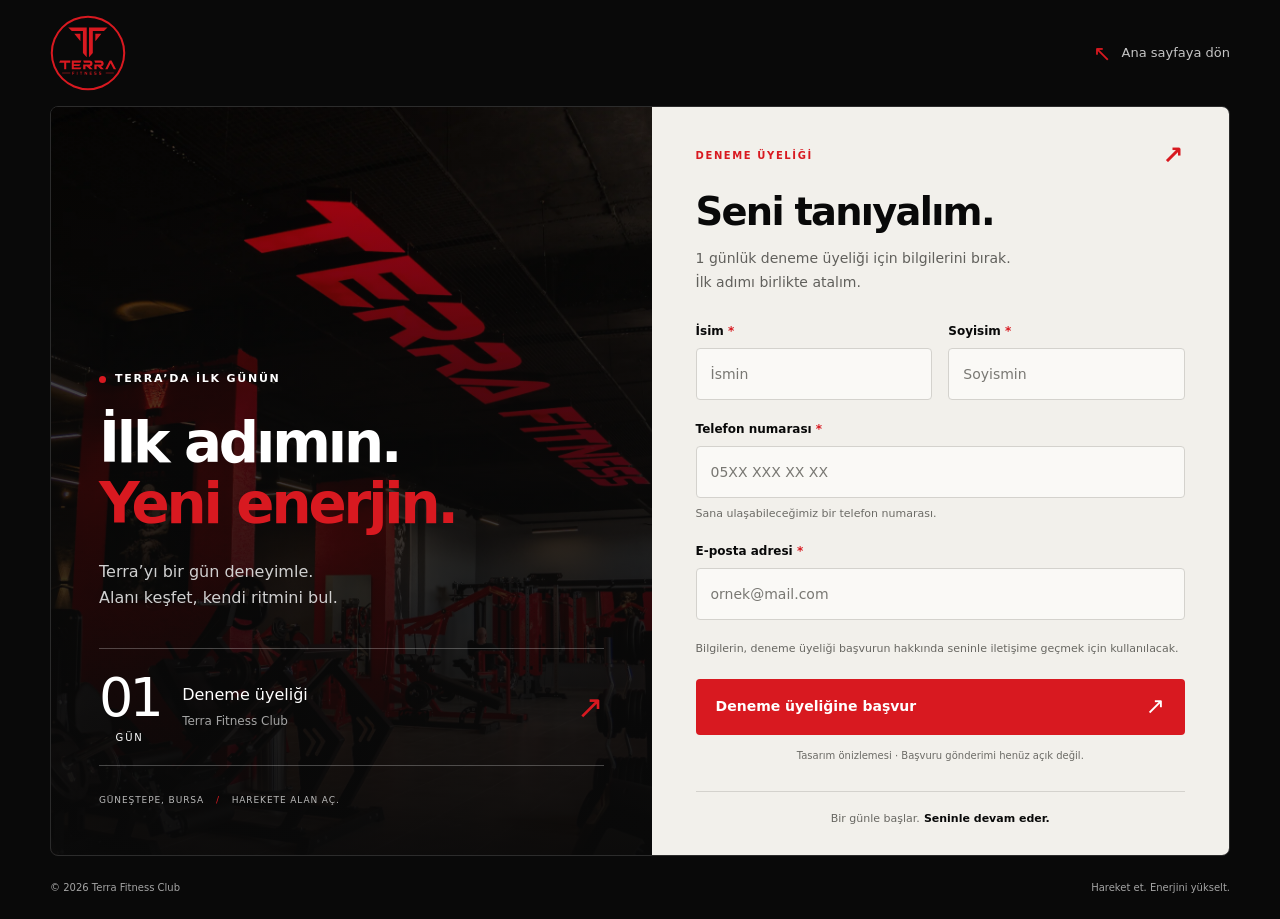
==== deneme.html @ 490b069f "Add separate trial membership form design" ====
<!doctype html>
<html lang="tr">
<head>
  <meta charset="utf-8">
  <meta name="viewport" content="width=device-width, initial-scale=1">
  <meta name="theme-color" content="#090909">
  <meta name="description" content="Terra Fitness Club’ı 1 günlük deneme üyeliğiyle keşfet. Başvuru formunu doldur, ilk adımını at.">
  <title>1 Günlük Deneme Üyeliği | Terra Fitness Club</title>
  <link rel="icon" href="/assets/terra-logo.svg" type="image/svg+xml">
  <link rel="stylesheet" href="/css/style.css?v=34">
  <script src="/js/deneme.js?v=1" defer></script>
</head>
<body class="trial-page">
  <a class="skip-link" href="#deneme-formu">Forma geç</a>
  <header class="trial-header shell">
    <a class="trial-brand" href="/" aria-label="Terra Fitness Club ana sayfa">
      <img src="/assets/terra-logo.svg" width="76" height="76" alt="">
    </a>
    <a class="trial-back" href="/"><span aria-hidden="true">↖</span> Ana sayfaya dön</a>
  </header>

  <main class="trial-layout shell" id="main">
    <section class="trial-intro" aria-labelledby="trial-title">
      <img class="trial-photo" src="/assets/terra-gym-hero.webp?v=2" alt="Terra Fitness Club’ın ferah antrenman alanı ve kırmızı kolonları">
      <div class="trial-intro-content">
        <p class="trial-label"><span aria-hidden="true"></span> TERRA’DA İLK GÜNÜN</p>
        <h1 id="trial-title">İlk adımın.<br><em>Yeni enerjin.</em></h1>
        <p class="trial-lead">Terra’yı bir gün deneyimle.<br>Alanı keşfet, kendi ritmini bul.</p>
        <div class="trial-pass" aria-label="1 günlük deneme üyeliği">
          <span class="trial-pass-number">01<span>GÜN</span></span>
          <div><strong>Deneme üyeliği</strong><span>Terra Fitness Club</span></div>
          <span class="trial-pass-arrow" aria-hidden="true">↗</span>
        </div>
        <p class="trial-location">GÜNEŞTEPE, BURSA <span aria-hidden="true">/</span> HAREKETE ALAN AÇ.</p>
      </div>
    </section>

    <section class="trial-panel" aria-labelledby="form-title">
      <div class="trial-panel-top"><span>DENEME ÜYELİĞİ</span><span aria-hidden="true">↗</span></div>
      <h2 id="form-title">Seni tanıyalım.</h2>
      <p class="trial-description">1 günlük deneme üyeliği için bilgilerini bırak.<br>İlk adımı birlikte atalım.</p>
      <!-- Tasarım önizlemesi: backend bağlanana kadar hiçbir bilgi gönderilmez. -->
      <form class="trial-form" id="deneme-formu" tabindex="-1" aria-labelledby="form-title" aria-describedby="trial-preview" method="post">
        <div class="trial-name-row">
          <div class="trial-field">
            <label for="first-name">İsim <span aria-hidden="true">*</span></label>
            <input id="first-name" name="firstName" type="text" autocomplete="given-name" placeholder="İsmin" required maxlength="60">
          </div>
          <div class="trial-field">
            <label for="last-name">Soyisim <span aria-hidden="true">*</span></label>
            <input id="last-name" name="lastName" type="text" autocomplete="family-name" placeholder="Soyismin" required maxlength="60">
          </div>
        </div>
        <div class="trial-field">
          <label for="phone">Telefon numarası <span aria-hidden="true">*</span></label>
          <input id="phone" name="phone" type="tel" inputmode="tel" autocomplete="tel" placeholder="05XX XXX XX XX" required maxlength="24" aria-describedby="phone-hint">
          <span class="trial-field-hint" id="phone-hint">Sana ulaşabileceğimiz bir telefon numarası.</span>
        </div>
        <div class="trial-field">
          <label for="email">E-posta adresi <span aria-hidden="true">*</span></label>
          <input id="email" name="email" type="email" inputmode="email" autocomplete="email" placeholder="ornek@mail.com" required maxlength="254">
        </div>
        <p class="trial-data-note">Bilgilerin, deneme üyeliği başvurun hakkında seninle iletişime geçmek için kullanılacak.</p>
        <button class="trial-submit" type="submit" disabled><span>Deneme üyeliğine başvur</span><span aria-hidden="true">↗</span></button>
        <p class="trial-preview" id="trial-preview">Tasarım önizlemesi · Başvuru gönderimi henüz açık değil.</p>
        <p class="trial-status" id="trial-status" role="status" tabindex="-1" hidden></p>
        <noscript><p class="trial-preview">Form önizlemesini denemek için JavaScript’i etkinleştir.</p></noscript>
      </form>
      <div class="trial-panel-bottom"><span>Bir günle başlar.</span><strong>Seninle devam eder.</strong></div>
    </section>
  </main>
  <footer class="trial-footer shell"><span>© <span data-trial-year>2026</span> Terra Fitness Club</span><span>Hareket et. Enerjini yükselt.</span></footer>
</body>
</html>
---- css/style.css ----
:root {
  --red: #d81920;
  --red-dark: #970b10;
  --ink: #090909;
  --ink-soft: #111111;
  --paper: #f2f0eb;
  --cream: #efe3d3;
  --cream-soft: #f8f1e8;
  --rose: #c96f74;
  --white: #ffffff;
  --muted: #a4a4a4;
  --line: rgba(255, 255, 255, 0.14);
  --shell: min(1180px, calc(100% - 40px));
  --display: ui-sans-serif, system-ui, -apple-system, BlinkMacSystemFont, "Segoe UI", sans-serif;
  --heading-weight: 600;
  --heading-line-height: 1.04;
  --body: Inter, ui-sans-serif, system-ui, -apple-system, BlinkMacSystemFont, "Segoe UI", sans-serif;
}

* {
  box-sizing: border-box;
}

html {
  scroll-behavior: smooth;
  scroll-padding-top: 88px;
  background: var(--ink);
}

body {
  margin: 0;
  background: var(--ink);
  color: var(--white);
  font-family: var(--body);
  line-height: 1.5;
  overflow-x: hidden;
}

body.menu-open {
  overflow: hidden;
}

a {
  color: inherit;
  text-decoration: none;
}

button {
  color: inherit;
  font: inherit;
}

img {
  display: block;
  max-width: 100%;
}

.shell {
  width: var(--shell);
  margin-inline: auto;
}

.sr-only {
  position: absolute;
  width: 1px;
  height: 1px;
  padding: 0;
  margin: -1px;
  overflow: hidden;
  clip: rect(0, 0, 0, 0);
  white-space: nowrap;
  border: 0;
}

.skip-link {
  position: fixed;
  z-index: 1000;
  top: 12px;
  left: 12px;
  padding: 10px 14px;
  background: var(--white);
  color: var(--ink);
  transform: translateY(-150%);
  transition: transform 180ms ease;
}

.skip-link:focus {
  transform: translateY(0);
}

.site-header {
  position: fixed;
  z-index: 50;
  top: 0;
  right: 0;
  left: 0;
  border-bottom: 1px solid transparent;
  transition: background 220ms ease, border-color 220ms ease, backdrop-filter 220ms ease;
}

.site-header.scrolled,
.site-header.menu-active {
  background: rgba(9, 9, 9, 0.92);
  border-color: var(--line);
}

.site-header.scrolled {
  backdrop-filter: blur(14px);
}

.site-header.menu-active {
  backdrop-filter: none;
}

.header-inner {
  display: flex;
  min-height: 88px;
  align-items: center;
  justify-content: space-between;
  gap: 28px;
}

.brand {
  display: inline-flex;
  align-items: center;
  flex: 0 0 auto;
}

.brand-logo {
  width: 64px;
  height: 64px;
  border-radius: 50%;
  object-fit: contain;
  box-shadow: 0 8px 24px rgba(0, 0, 0, 0.28);
}

.site-nav {
  display: flex;
  align-items: center;
  gap: 30px;
}

.site-nav > a {
  position: relative;
  font-size: 0.74rem;
  font-weight: 750;
  letter-spacing: 0.12em;
  text-transform: uppercase;
}

.site-nav > a:not(.nav-cta)::after {
  content: "";
  position: absolute;
  right: 0;
  bottom: -8px;
  left: 0;
  height: 2px;
  background: var(--red);
  transform: scaleX(0);
  transform-origin: right;
  transition: transform 180ms ease;
}

.site-nav > a:hover::after,
.site-nav > a.active::after {
  transform: scaleX(1);
  transform-origin: left;
}

.nav-cta {
  padding: 13px 20px;
  background: var(--red);
  transition: background 180ms ease, transform 180ms ease;
}

.nav-cta:hover {
  background: #f1262d;
  transform: translateY(-2px);
}

.menu-toggle {
  display: none;
  width: 44px;
  height: 44px;
  padding: 10px;
  border: 0;
  background: transparent;
  cursor: pointer;
}

.menu-toggle > span:not(.sr-only) {
  display: block;
  width: 100%;
  height: 2px;
  margin: 6px 0;
  background: var(--white);
  transition: transform 200ms ease, opacity 200ms ease;
}

.hero {
  position: relative;
  display: grid;
  min-height: 100svh;
  align-items: end;
  isolation: isolate;
}

.hero-image,
.hero-shade,
.hero-grid {
  position: absolute;
  inset: 0;
  width: 100%;
  height: 100%;
}

.hero-image {
  z-index: -3;
  object-fit: cover;
  object-position: center;
}

.hero-shade {
  z-index: -2;
  background:
    linear-gradient(90deg, rgba(0, 0, 0, 0.92) 0%, rgba(0, 0, 0, 0.74) 38%, rgba(0, 0, 0, 0.08) 73%),
    linear-gradient(0deg, rgba(0, 0, 0, 0.74) 0%, transparent 42%),
    linear-gradient(180deg, rgba(0, 0, 0, 0.38), transparent 35%);
}

.hero-grid {
  z-index: -1;
  opacity: 0.13;
  background-image:
    linear-gradient(rgba(255, 255, 255, 0.1) 1px, transparent 1px),
    linear-gradient(90deg, rgba(255, 255, 255, 0.1) 1px, transparent 1px);
  background-size: 90px 90px;
  mask-image: linear-gradient(90deg, black, transparent 70%);
}

.hero-inner {
  padding-top: 150px;
  padding-bottom: 55px;
}

.hero-content {
  max-width: 810px;
}

.eyebrow,
.kicker {
  display: flex;
  align-items: center;
  gap: 12px;
  margin: 0 0 22px;
  color: var(--red);
  font-size: 0.73rem;
  font-weight: 850;
  letter-spacing: 0.2em;
  text-transform: uppercase;
}

.eyebrow::before,
.kicker::before {
  content: "";
  width: 35px;
  height: 2px;
  background: currentColor;
}

.hero h1,
.section-heading h2,
.experience-statement h2,
.location-card h2 {
  margin: 0;
  font-family: var(--display);
  font-weight: var(--heading-weight);
  letter-spacing: 0.01em;
  line-height: var(--heading-line-height);
  text-transform: uppercase;
}

.hero h1 {
  max-width: 900px;
  font-size: clamp(4.5rem, 10vw, 9rem);
}

.hero h1 span,
.section-heading em,
.location-card em {
  color: var(--red);
  font-style: normal;
}

.hero-lead {
  max-width: 620px;
  margin: 28px 0 0;
  color: #d5d5d5;
  font-size: clamp(1rem, 1.6vw, 1.2rem);
}

.hero-actions,
.location-actions {
  display: flex;
  flex-wrap: wrap;
  gap: 12px;
  margin-top: 34px;
}

.button {
  display: inline-flex;
  min-height: 52px;
  align-items: center;
  justify-content: center;
  gap: 16px;
  padding: 0 23px;
  border: 1px solid transparent;
  font-size: 0.76rem;
  font-weight: 850;
  letter-spacing: 0.12em;
  text-transform: uppercase;
  transition: transform 180ms ease, background 180ms ease, color 180ms ease, border-color 180ms ease;
}

.button span {
  font-size: 1rem;
}

.button:hover {
  transform: translateY(-3px);
}

.button-primary {
  background: var(--red);
  color: var(--white);
}

.button-primary:hover {
  background: #f1262d;
}

.button-ghost {
  border-color: rgba(255, 255, 255, 0.32);
  background: rgba(0, 0, 0, 0.16);
  backdrop-filter: blur(8px);
}

.button-ghost:hover {
  border-color: var(--white);
  background: var(--white);
  color: var(--ink);
}

.button-dark {
  background: var(--ink);
  color: var(--white);
}

.button-dark:hover {
  background: #2a2a2a;
}

.hero-facts {
  display: grid;
  max-width: 760px;
  margin-top: 55px;
  grid-template-columns: repeat(3, 1fr);
  border-top: 1px solid rgba(255, 255, 255, 0.3);
}

.hero-facts > div {
  display: grid;
  grid-template-columns: auto 1fr;
  align-items: center;
  gap: 14px;
  padding: 22px 24px 0 0;
}

.hero-facts strong {
  font-family: var(--display);
  font-size: 2.75rem;
  letter-spacing: 0.02em;
  line-height: 1;
}

.hero-facts span {
  max-width: 110px;
  color: #c1c1c1;
  font-size: 0.72rem;
  line-height: 1.35;
  text-transform: uppercase;
}

.scroll-cue {
  position: absolute;
  right: 42px;
  bottom: 52px;
  display: grid;
  width: 40px;
  height: 62px;
  place-items: center;
  border: 1px solid rgba(255, 255, 255, 0.35);
  border-radius: 30px;
}

.scroll-cue span {
  width: 4px;
  height: 10px;
  border-radius: 4px;
  background: var(--red);
  animation: scroll-cue 1.7s ease-in-out infinite;
}

@keyframes scroll-cue {
  0%, 100% { transform: translateY(-8px); opacity: 0.35; }
  50% { transform: translateY(8px); opacity: 1; }
}

.ticker {
  overflow: hidden;
  border-top: 1px solid var(--line);
  border-bottom: 1px solid var(--line);
  background: var(--red);
}

.ticker-track {
  display: flex;
  width: max-content;
  font-family: var(--display);
  font-size: 1.4rem;
  letter-spacing: 0.08em;
  text-transform: uppercase;
  animation: ticker 22s linear infinite;
}

.ticker-group {
  display: flex;
  flex: 0 0 auto;
  align-items: center;
  gap: 34px;
  padding: 14px 34px 12px 0;
}

.ticker-track i {
  color: var(--ink);
  font-style: normal;
}

@keyframes ticker {
  to { transform: translateX(-50%); }
}

.section {
  padding: 120px 0;
}

.section-heading .kicker,
.location-card .kicker {
  margin-bottom: 30px;
}

.section-heading h2,
.location-card h2 {
  font-size: clamp(3.2rem, 6.5vw, 6.6rem);
}

.disciplines {
  position: relative;
  background: var(--ink-soft);
}

.disciplines::before {
  content: "";
  position: absolute;
  inset: 0;
  opacity: 0.13;
  background-image: radial-gradient(rgba(255, 255, 255, 0.6) 0.7px, transparent 0.7px);
  background-size: 8px 8px;
  pointer-events: none;
}

.section-heading-row {
  position: relative;
  display: flex;
  align-items: end;
  justify-content: space-between;
  gap: 50px;
}

.section-heading-row > p {
  max-width: 390px;
  margin: 0 0 8px;
  color: var(--muted);
}

.discipline-grid {
  position: relative;
  display: grid;
  margin-top: 65px;
  grid-template-columns: repeat(3, 1fr);
  border-top: 1px solid var(--line);
  border-left: 1px solid var(--line);
}

.discipline-card {
  position: relative;
  display: flex;
  min-height: 315px;
  flex-direction: column;
  justify-content: space-between;
  padding: 28px;
  overflow: hidden;
  border-right: 1px solid var(--line);
  border-bottom: 1px solid var(--line);
  background: rgba(255, 255, 255, 0.012);
  transition: background 250ms ease, color 250ms ease;
}

.discipline-card::after {
  content: "";
  position: absolute;
  right: -50px;
  bottom: -50px;
  width: 160px;
  height: 160px;
  border: 1px solid rgba(255, 255, 255, 0.12);
  border-radius: 50%;
  transition: transform 350ms ease, border-color 250ms ease;
}

.discipline-card:hover {
  background: var(--white);
  color: var(--ink);
}

.discipline-card:hover::after {
  border-color: rgba(216, 25, 32, 0.36);
  transform: scale(1.25);
}

.discipline-card-wide {
  grid-column: span 2;
}

.card-number {
  color: var(--red);
  font-family: var(--display);
  font-size: 1rem;
  letter-spacing: 0.12em;
}

.card-tag {
  margin: 0 0 8px;
  color: var(--muted);
  font-size: 0.68rem;
  font-weight: 800;
  letter-spacing: 0.16em;
  text-transform: uppercase;
}

.discipline-card h3 {
  margin: 0;
  font-family: var(--display);
  font-size: clamp(2.7rem, 5vw, 4.7rem);
  letter-spacing: 0.02em;
  line-height: var(--heading-line-height);
  text-transform: uppercase;
}

.discipline-card p:last-child {
  max-width: 360px;
  margin: 15px 0 0;
  color: var(--muted);
  font-size: 0.9rem;
}

.discipline-card:hover p:last-child {
  color: #505050;
}

.card-arrow {
  position: absolute;
  top: 26px;
  right: 28px;
  font-size: 1.6rem;
}

.women {
  position: relative;
  overflow: hidden;
  padding-bottom: 64px;
  background:
    linear-gradient(120deg, rgba(255, 255, 255, 0.42), transparent 48%),
    var(--cream);
  color: var(--ink);
}

.women::before {
  content: "";
  position: absolute;
  inset: 0;
  opacity: 0.18;
  background-image: radial-gradient(rgba(9, 9, 9, 0.55) 0.65px, transparent 0.65px);
  background-size: 9px 9px;
  pointer-events: none;
}

.women-inner {
  position: relative;
}

.women-orbit {
  position: absolute;
  border: 1px solid rgba(201, 111, 116, 0.3);
  border-radius: 50%;
  pointer-events: none;
}

.women-orbit-one {
  top: -240px;
  right: -130px;
  width: 580px;
  height: 580px;
}

.women-orbit-two {
  right: 140px;
  bottom: -210px;
  width: 360px;
  height: 360px;
}

.women-heading {
  display: grid;
  grid-template-columns: minmax(0, 1.1fr) minmax(320px, 0.65fr);
  align-items: end;
  gap: 90px;
}

.women-heading .kicker {
  color: var(--rose);
}

.women-heading h2 {
  margin: 0;
  font-family: var(--display);
  font-size: clamp(3.5rem, 7vw, 7rem);
  letter-spacing: 0.01em;
  line-height: var(--heading-line-height);
  text-transform: uppercase;
}

.women-heading h2 em {
  color: var(--rose);
  font-style: normal;
}

.women-heading > p {
  max-width: 430px;
  margin: 0 0 8px;
  color: #555;
  font-size: 1.05rem;
}







.women-features {
  margin-top: 36px;
  border-top: 1px solid rgba(9, 9, 9, 0.24);
}

.women-feature {
  display: grid;
  grid-template-columns: 56px 1fr;
  gap: 22px;
  padding: 34px 0;
  border-bottom: 1px solid rgba(9, 9, 9, 0.24);
}

.women-feature > span {
  color: var(--rose);
  font-family: var(--display);
  font-size: 1.2rem;
}

.women-feature h3 {
  margin: 0;
  font-size: 1.22rem;
  line-height: var(--heading-line-height);
  text-transform: uppercase;
}

.women-feature p {
  max-width: 490px;
  margin: 10px 0 0;
  color: #555;
}

.experience {
  padding: 52px 0;
  background: var(--ink);
  border-block: 1px solid var(--line);
}

.experience-grid {
  display: grid;
  grid-template-columns: minmax(0, 0.9fr) minmax(0, 2fr);
  align-items: center;
  gap: 48px;
}

.salon-gallery {
  display: grid;
  grid-template-columns: minmax(0, 1.4fr) minmax(0, 1fr);
  grid-template-rows: repeat(2, minmax(0, 1fr));
  height: 460px;
  gap: 14px;
  margin-top: 36px;
}

.women-gallery {
  display: grid;
  grid-template-columns: minmax(0, 1fr);
  gap: 14px;
  margin-top: 36px;
}

.women-gallery .salon-photo {
  aspect-ratio: 2.6;
}

.salon-gallery-reversed {
  grid-template-columns: minmax(0, 1fr) minmax(0, 1.4fr);
  margin-top: 14px;
}

.salon-gallery-reversed .salon-photo-main {
  grid-column: 2;
  grid-row: 1 / span 2;
}

.salon-photo {
  position: relative;
  min-width: 0;
  min-height: 0;
  margin: 0;
  overflow: hidden;
  border: 1px solid var(--line);
  border-radius: 18px;
  background: var(--ink-soft);
}

.salon-photo-main {
  grid-row: span 2;
}

.salon-photo img {
  width: 100%;
  height: 100%;
  object-fit: cover;
}

.salon-photo-main img {
  object-position: center 58%;
}

.salon-photo figcaption {
  position: absolute;
  inset: auto 0 0;
  padding: 36px 24px 20px;
  background: linear-gradient(transparent, rgba(0, 0, 0, 0.8));
  color: var(--white);
}

.salon-photo figcaption span {
  display: block;
  font-size: 0.75rem;
  letter-spacing: 0.04em;
}

.salon-photo figcaption strong {
  display: block;
  margin-top: 6px;
  font-size: clamp(1.3rem, 2.5vw, 2rem);
  font-weight: var(--heading-weight);
  letter-spacing: -0.035em;
}

.experience-grid > *,
.location-grid > * {
  min-width: 0;
}

.experience-statement .kicker {
  margin-bottom: 18px;
}

.experience-statement h2 {
  font-size: clamp(1.8rem, 2.6vw, 2.7rem);
}

.experience-statement h2 em {
  color: var(--red);
}

.feature-list {
  display: grid;
  grid-template-columns: repeat(3, minmax(0, 1fr));
}

.feature-item {
  padding: 8px 24px;
  border-left: 1px solid var(--line);
}

.feature-item > span {
  display: block;
  margin-bottom: 20px;
  color: var(--red);
  font-size: 0.7rem;
  letter-spacing: 0.1em;
}

.feature-item h3 {
  margin: 0;
  font-size: 1rem;
  line-height: 1.2;
}

.feature-item p {
  margin: 10px 0 0;
  color: var(--muted);
  font-size: 0.85rem;
  line-height: 1.6;
}

.location {
  background: var(--paper);
  color: var(--ink);
}

.location-grid {
  display: grid;
  grid-template-columns: minmax(0, 1.1fr) minmax(0, 0.9fr);
  gap: clamp(32px, 5vw, 80px);
}

.location-grid > * {
  min-width: 0;
}

.location-card h2 {
  max-width: 100%;
  font-size: clamp(2.25rem, 4.5vw, 4rem);
  overflow-wrap: anywhere;
}

.contact-row {
  display: grid;
  max-width: 640px;
  grid-template-columns: 100px minmax(0, 1fr);
  gap: 28px;
  padding: 24px 0;
  border-bottom: 1px solid rgba(0, 0, 0, 0.16);
}

.contact-row:first-of-type {
  margin-top: 38px;
  border-top: 1px solid rgba(0, 0, 0, 0.16);
}

.contact-row > span {
  color: #717171;
  font-size: 0.68rem;
  font-weight: 850;
  letter-spacing: 0.15em;
  text-transform: uppercase;
}

.contact-row p,
.contact-row a {
  margin: 0;
  font-size: 0.98rem;
  font-weight: 650;
  overflow-wrap: anywhere;
}

.contact-row a:hover {
  color: var(--red);
}

.map-card {
  position: relative;
  display: flex;
  flex-direction: column;
  min-height: 590px;
  overflow: hidden;
  background: #d6d2c8;
}

.map-label {
  position: relative;
  flex: 0 0 auto;
  display: grid;
  margin: 0 20px 20px;
  padding: 23px;
  background: var(--ink);
  color: var(--white);
}

.map-label small {
  color: var(--red);
  font-size: 0.66rem;
  font-weight: 800;
  letter-spacing: 0.16em;
  text-transform: uppercase;
}

.map-label strong {
  margin-top: 5px;
  font-family: var(--display);
  font-size: 2rem;
  line-height: var(--heading-line-height);
  overflow-wrap: anywhere;
  letter-spacing: 0.04em;
  text-transform: uppercase;
}

.map-label span {
  margin-top: 10px;
  color: var(--muted);
  font-size: 0.72rem;
  font-weight: 750;
  letter-spacing: 0.1em;
  text-transform: uppercase;
}

.site-footer {
  padding: 42px 0;
  border-top: 1px solid var(--line);
  background: var(--ink);
}

.footer-inner {
  display: grid;
  grid-template-columns: 1fr auto auto auto;
  align-items: center;
  gap: 34px;
}

.brand-footer .brand-logo {
  width: 58px;
  height: 58px;
}

.footer-inner > p,
.footer-inner > small {
  margin: 0;
  color: #777;
  font-size: 0.7rem;
  letter-spacing: 0.08em;
  text-transform: uppercase;
}

.footer-links {
  display: flex;
  gap: 22px;
  font-size: 0.7rem;
  font-weight: 800;
  letter-spacing: 0.1em;
  text-transform: uppercase;
}

.footer-links a:hover {
  color: var(--red);
}

.floating-contact {
  position: fixed;
  z-index: 35;
  right: 20px;
  bottom: 20px;
  display: none;
  min-height: 50px;
  align-items: center;
  gap: 12px;
  padding: 0 18px;
  background: var(--red);
  box-shadow: 0 12px 35px rgba(0, 0, 0, 0.32);
  font-size: 0.72rem;
  font-weight: 850;
  letter-spacing: 0.11em;
  text-transform: uppercase;
}

.floating-contact i {
  font-size: 1rem;
  font-style: normal;
}

.js .reveal {
  opacity: 0;
  transform: translateY(48px) scale(0.97);
  transition: opacity 850ms cubic-bezier(0.16, 1, 0.3, 1), transform 850ms cubic-bezier(0.16, 1, 0.3, 1);
}

.js .reveal.is-visible {
  opacity: 1;
  transform: translateY(0);
}

@media (max-width: 900px) {
  .menu-toggle {
    display: block;
  }

  .menu-toggle[aria-expanded="true"] > span:nth-child(1) {
    transform: translateY(8px) rotate(45deg);
  }

  .menu-toggle[aria-expanded="true"] > span:nth-child(2) {
    opacity: 0;
  }

  .menu-toggle[aria-expanded="true"] > span:nth-child(3) {
    transform: translateY(-8px) rotate(-45deg);
  }

  .site-nav {
    position: fixed;
    top: 88px;
    right: 0;
    bottom: 0;
    left: 0;
    display: flex;
    padding: 34px 20px;
    flex-direction: column;
    align-items: stretch;
    gap: 0;
    background: rgba(9, 9, 9, 0.98);
    transform: translateX(100%);
    visibility: hidden;
    pointer-events: none;
    transition: transform 260ms ease, visibility 0s linear 260ms;
  }

  .site-nav.is-open {
    transform: translateX(0);
    visibility: visible;
    pointer-events: auto;
    transition-delay: 0s;
  }

  .site-nav > a {
    padding: 18px 10px;
    border-bottom: 1px solid var(--line);
    font-family: var(--display);
    font-size: 2.2rem;
    letter-spacing: 0.04em;
  }

  .site-nav > a::after {
    display: none;
  }

  .site-nav .nav-cta {
    margin-top: 22px;
    border-bottom: 0;
    text-align: center;
  }

  .hero h1 {
    font-size: clamp(4.4rem, 14vw, 7rem);
  }

  .hero-facts {
    max-width: none;
  }

  .hero-facts > div {
    grid-template-columns: 1fr;
    gap: 8px;
  }

  .scroll-cue {
    display: none;
  }

  .women-heading,
  .location-grid {
    grid-template-columns: 1fr;
    gap: 55px;
  }



  .discipline-grid {
    grid-template-columns: repeat(2, 1fr);
  }

  .discipline-card-wide {
    grid-column: span 2;
  }

  .map-card {
    min-height: 470px;
  }

  .footer-inner {
    grid-template-columns: 1fr auto;
  }
}

@media (max-width: 620px) {
  :root {
    --shell: min(100% - 28px, 1180px);
  }

  .header-inner {
    min-height: 76px;
  }

  .brand-logo {
    width: 52px;
    height: 52px;
  }

  .site-nav {
    top: 76px;
  }

  .hero {
    min-height: 820px;
  }

  .hero-image {
    object-position: 62% center;
    transform: translateY(-140px);
    mask-image: linear-gradient(to bottom, #000 75%, transparent 100%);
  }

  .hero-shade {
    background:
      linear-gradient(90deg, rgba(0, 0, 0, 0.9), rgba(0, 0, 0, 0.25)),
      linear-gradient(0deg, rgba(0, 0, 0, 0.92), transparent 70%);
  }

  .hero-inner {
    padding-bottom: 35px;
  }

  .hero h1 {
    font-size: clamp(3.4rem, 17.5vw, 5.3rem);
  }

  .hero-actions {
    flex-direction: column;
  }

  .hero-actions .button {
    width: 100%;
  }

  .hero-facts {
    margin-top: 36px;
  }

  .hero-facts > div {
    padding: 18px 8px 0 0;
  }

  .hero-facts strong {
    font-size: 2.1rem;
  }

  .hero-facts span {
    font-size: 0.6rem;
  }

  .section {
    padding: 82px 0;
  }

  .women {
    padding-bottom: 44px;
  }

  .section-heading h2,
  .location-card h2 {
    font-size: clamp(3rem, 15vw, 4.7rem);
  }

  .section-heading h2 {
    font-size: clamp(2.4rem, 12vw, 4.7rem);
    overflow-wrap: anywhere;
  }

  .section-heading-row {
    align-items: start;
    flex-direction: column;
    gap: 24px;
  }

  .discipline-grid {
    grid-template-columns: 1fr;
    margin-top: 42px;
  }

  .discipline-card,
  .discipline-card-wide {
    min-height: 270px;
    grid-column: auto;
  }

  .women-heading {
    align-items: start;
    gap: 28px;
  }

  .women-heading h2 {
    font-size: clamp(3rem, 15vw, 4.8rem);
  }

  .women-heading > p {
    font-size: 0.98rem;
  }




  .women-feature {
    grid-template-columns: 40px 1fr;
    gap: 12px;
  }

  .location-card h2 {
    font-size: clamp(2rem, 10.3vw, 4rem);
  }

  .map-card {
    min-height: 420px;
  }

  .contact-row {
    grid-template-columns: 1fr;
    gap: 8px;
  }

  .location-actions {
    flex-direction: column;
  }

  .location-actions .button {
    width: 100%;
  }

  .footer-inner {
    grid-template-columns: 1fr;
    gap: 20px;
  }

  .floating-contact {
    display: none;
  }
}

@media (prefers-reduced-motion: reduce) {
  html {
    scroll-behavior: auto;
  }

  *,
  *::before,
  *::after {
    animation-duration: 0.01ms !important;
    animation-iteration-count: 1 !important;
    scroll-behavior: auto !important;
    transition-duration: 0.01ms !important;
  }

  .reveal {
    opacity: 1;
    transform: none;
  }

  .ticker-track {
    width: 100%;
    animation: none;
    transform: none;
  }

  .ticker-group {
    width: 100%;
    flex-wrap: wrap;
    justify-content: center;
    gap: 12px 20px;
    padding-inline: 16px;
  }

  .ticker-track > [aria-hidden="true"],
  .ticker-group > [aria-hidden="true"] {
    display: none;
  }
}

/* Mobile-first revision: menus, memberships and editorial sections. */
:where(a, button, summary):focus-visible {
  outline: 3px solid var(--red);
  outline-offset: 5px;
}

h1, h2, h3, h4 { font-weight: var(--heading-weight); }
.hero h1 { font-size: clamp(3.6rem, 7.1vw, 7.1rem); letter-spacing: -0.045em; }
.section-heading h2, .women-heading h2, .experience-statement h2,
.location-card h2, .about-story h2 { letter-spacing: -0.045em; }
.section-heading h2, .women-heading h2 { font-size: clamp(2.6rem, 5vw, 5rem); }
.discipline-card h3 { font-size: clamp(2.3rem, 4vw, 3.6rem); letter-spacing: -0.035em; }
.nav-intro { display: none; }
.site-nav { gap: 20px; }
.site-nav > a, .nav-group > summary { font-size: 0.7rem; letter-spacing: 0.06em; }
.nav-group { position: relative; }
.nav-group > summary {
  display: flex;
  align-items: center;
  justify-content: space-between;
  gap: 8px;
  min-height: 44px;
  cursor: pointer;
  list-style: none;
  font-weight: 750;
  text-transform: uppercase;
}
summary::-webkit-details-marker { display: none; }
.nav-group > summary span { transition: transform 200ms ease; }
.nav-group[open] > summary span { transform: rotate(180deg); }
.nav-group > summary.active { color: #ff575d; }
.nav-submenu {
  position: absolute;
  top: 100%;
  left: 0;
  z-index: 2;
  display: grid;
  min-width: 220px;
  padding: 10px;
  border: 1px solid var(--line);
  border-radius: 12px;
  background: var(--ink-soft);
  box-shadow: 0 20px 50px #0006;
}
.nav-submenu a { min-height: 44px; padding: 12px 14px; border-radius: 6px; font-size: 0.9rem; }
.nav-submenu a:hover, .nav-submenu a.active { background: #ffffff0d; color: #ff575d; }
[id] { scroll-margin-top: 16px; }
.memberships { overflow: hidden; background: var(--paper); color: var(--ink); }
.memberships .section-heading-row > p { color: #595959; }
.membership-carousel { margin-top: 52px; }
.membership-track {
  --card-width: min(72vw, 340px);
  position: relative;
  display: flex;
  gap: 10px;
  overflow-x: auto;
  padding: 24px max(0px, calc((100% - var(--card-width)) / 2)) 40px;
  scroll-snap-type: x mandatory;
  scrollbar-width: none;
  overscroll-behavior-x: contain;
}
.membership-track::-webkit-scrollbar { display: none; }
/* Keep snap geometry stable; only the inner surface moves in 3D. */
.membership-card {
  position: relative;
  display: flex;
  flex: 0 0 var(--card-width);
  min-width: 0;
  scroll-snap-align: center;
  perspective: 850px;
}
.membership-surface {
  --card-angle: 0deg;
  --card-pitch: 0deg;
  --card-scale: 1;
  --light-position: 25%;
  position: relative;
  isolation: isolate;
  display: flex;
  width: 100%;
  min-height: 420px;
  flex-direction: column;
  padding: 28px;
  border: 1px solid #ffffff26;
  border-radius: 30px;
  background: radial-gradient(ellipse at var(--light-position) 0%, #ffffff0c, transparent 65%), #101010;
  color: var(--white);
  box-shadow: inset 0 1px 0 #ffffff24, inset 0 -2px 0 #0008, 0 20px 28px -18px #000b;
  transform: rotateY(var(--card-angle)) rotateX(var(--card-pitch)) scale(var(--card-scale));
  transition: box-shadow 300ms ease;
}
.membership-surface::before {
  content: "";
  position: absolute;
  z-index: -1;
  inset: 0;
  border-radius: inherit;
  background: linear-gradient(115deg, transparent 15%, #ffffff08 42%, transparent 68%);
  pointer-events: none;
}
.membership-card[data-membership="6"] .membership-surface {
  background: radial-gradient(ellipse at var(--light-position) -15%, #c92c3d75, transparent 68%), radial-gradient(ellipse at 100% 80%, #7a122526, transparent 65%), #121011;
  border-color: #e684893b;
}
.membership-card[data-membership="12"] .membership-surface {
  background: radial-gradient(ellipse at var(--light-position) -20%, #ffffff65, transparent 60%), linear-gradient(145deg, #db2636, #a90f23 70%, #840d1c);
  border-color: #ffffff58;
  box-shadow: inset 0 1px 0 #ffffff70, inset 0 -2px 0 #65071366, 0 22px 30px -18px #700c20aa;
}
.membership-card.is-selected .membership-surface { box-shadow: inset 0 1px 0 #ffffff45, inset 0 -2px 0 #0004, 0 24px 32px -18px #000b; }
.membership-top { display: flex; justify-content: space-between; align-items: center; gap: 16px; font-size: 0.65rem; letter-spacing: 0.15em; }
.membership-top > span:last-child { display: grid; place-items: center; width: 36px; height: 36px; border: 1px solid #ffffff38; border-radius: 50%; font-size: 1.3rem; }
.membership-card h3 { display: flex; align-items: baseline; gap: 12px; margin: 24px 0 20px; line-height: 1; }
.membership-card h3 strong { font-size: 6rem; font-weight: 500; letter-spacing: -0.07em; }
.membership-card h3 > span { font-size: 1rem; font-weight: 500; }
.membership-copy { flex: 1; }
.membership-copy h4 { margin: 0 0 10px; font-size: 1.25rem; }
.membership-copy p { margin: 0 0 28px; color: #ffffffc4; font-size: 0.9rem; }
.membership-card .button { justify-content: space-between; width: 100%; padding-inline: 18px; border-radius: 14px; background: #fff; color: var(--ink); letter-spacing: 0.04em; }
.membership-card .button:hover { background: var(--paper); transform: translateY(-2px); }
.carousel-controls { display: flex; justify-content: center; align-items: center; gap: 24px; }
.carousel-arrow { width: 44px; height: 44px; border: 1px solid #0003; border-radius: 50%; background: transparent; color: var(--ink); font-size: 1.3rem; cursor: pointer; }
.carousel-arrow:disabled { opacity: 0.3; cursor: default; }
.carousel-dots { display: flex; }
.carousel-dots button { display: grid; width: 44px; height: 44px; place-items: center; padding: 0; border: 0; background: transparent; cursor: pointer; }
.carousel-dots span { width: 7px; height: 7px; border-radius: 12px; background: #0003; transition: width 200ms ease, background 200ms ease; }
.carousel-dots [aria-pressed="true"] span { width: 24px; background: var(--red); }
.carousel-hint { margin: 12px 0 0; text-align: center; color: #666; font-size: 0.75rem; }
.carousel-hint span { margin-left: 6px; }
.about { background: #171717; }
.about-grid { display: grid; grid-template-columns: 1fr; gap: 44px; }
.experience-years { display: flex; align-items: center; gap: 24px; margin: 30px 0; }
.experience-years strong { font-size: clamp(5rem, 15vw, 9rem); line-height: 1; letter-spacing: -0.08em; font-weight: 500; color: var(--red); }
.experience-years span { font-size: 0.7rem; letter-spacing: 0.1em; line-height: 1.8; color: #c6c6c6; }
.about-story h2 { margin: 0 0 24px; font-size: clamp(2.1rem, 4vw, 4rem); line-height: var(--heading-line-height); }
.about-story h2 em { color: var(--red); font-style: normal; }
.about-story > p:not(.kicker) { max-width: 580px; color: #b5b5b5; font-size: 1rem; }
.vision-card { position: relative; align-self: center; padding: 30px; overflow: hidden; border: 1px solid #ffffff20; border-radius: 24px; background: linear-gradient(145deg, var(--red), var(--red-dark)); }
.vision-symbol { display: block; margin-bottom: 36px; color: var(--white); font-size: 3rem; line-height: 1; }
.vision-card .kicker { color: var(--white); font-size: 0.64rem; letter-spacing: 0.1em; }
.vision-card h3 { margin: 0 0 24px; font-size: clamp(1.9rem, 4vw, 3rem); letter-spacing: -0.04em; line-height: var(--heading-line-height); }
.vision-card > p:not(.kicker) { color: #ffffffe0; }
.vision-footer { margin-top: 36px; padding-top: 22px; border-top: 1px solid #ffffff20; font-size: 0.6rem; letter-spacing: 0.1em; }
.faq { background: var(--paper); color: var(--ink); }
.faq-grid { display: grid; gap: 40px; }
.section-description { max-width: 360px; margin-top: 24px; color: #646464; }
.faq-list { border-top: 1px solid #0003; }
.faq-item { border-bottom: 1px solid #0003; }
.faq-item > summary { display: flex; justify-content: space-between; align-items: center; gap: 20px; min-height: 70px; padding: 22px 0; list-style: none; cursor: pointer; font-weight: 600; }
.faq-item > summary span { color: var(--red); font-size: 1.4rem; transition: transform 200ms ease; }
.faq-item[open] > summary span { transform: rotate(45deg); }
.faq-item > p { margin: 0; padding: 0 30px 24px 0; color: #595959; font-size: 0.95rem; }
.testimonials { background: #111; }
.testimonial-grid { display: grid; gap: 18px; margin-top: 36px; }
.testimonial-card { display: flex; flex-direction: column; margin: 0; padding: 28px; border: 1px solid var(--line); border-radius: 20px; background: #1a1a1a; }
.testimonial-card > span { height: 52px; color: var(--red); font-size: 5rem; line-height: 1; }
.testimonial-card blockquote { flex: 1; margin: 16px 0 30px; color: #dadada; font-size: 1rem; line-height: 1.75; }
.testimonial-card figcaption { display: flex; align-items: center; gap: 12px; font-size: 0.8rem; }
.testimonial-avatar { display: grid; flex: 0 0 40px; height: 40px; place-items: center; border-radius: 50%; background: #ffffff0a; color: #aaa; }
.testimonial-card small { display: block; margin-top: 4px; color: #888; font-size: 0.68rem; }
.opening-hours { margin-top: 28px; padding: 24px; border: 1px solid #0002; border-radius: 16px; }
.opening-hours h3 { margin: 0 0 18px; font-size: 1.1rem; }
.opening-hours dl { margin: 0; }
.opening-hours dl > div { display: flex; justify-content: space-between; flex-wrap: wrap; gap: 8px 16px; padding: 7px 0; font-size: 0.9rem; }
.opening-hours dd { margin: 0; font-variant-numeric: tabular-nums; }
.opening-hours > p { margin: 16px 0 0; color: #626262; font-size: 0.72rem; }
.opening-hours a { text-decoration: underline; text-underline-offset: 3px; }
.map-card { min-height: 500px; border: 1px solid #0002; border-radius: 20px; background: #e7e4de; }
.map-frame { display: block; width: 100%; flex: 1; min-height: 350px; border: 0; }
.map-label { margin: 0; border-radius: 0; }
.map-label strong { font-size: 1.5rem; font-weight: 600; letter-spacing: -0.02em; }
.footer-links { flex-wrap: wrap; }

@media (min-width: 901px) {
  .about-grid { grid-template-columns: minmax(0, 1.15fr) minmax(0, 0.85fr); gap: 80px; }
  .vision-card { padding: 44px; }
  .faq-grid { grid-template-columns: minmax(0, 0.85fr) minmax(0, 1.15fr); gap: 80px; }
  .testimonial-grid { grid-template-columns: repeat(3, minmax(0, 1fr)); }
  .membership-track { --card-width: calc((100% - 72px) / 4); gap: 24px; padding-inline: 0; }
  .membership-surface { min-height: 440px; transition: transform 450ms ease, box-shadow 300ms ease; }
  .membership-card.is-selected .membership-surface { transform: translateY(-8px) rotateY(-3deg) rotateX(2deg); }
  .carousel-hint { display: none; }
}

@media (max-width: 1100px) and (min-width: 901px) {
  .site-nav { gap: 12px; }
  .site-nav > a, .nav-group > summary { font-size: 0.61rem; }
  .nav-cta { padding-inline: 12px; }
}

@media (max-width: 900px) {
  .site-nav {
    overflow-y: auto;
    overscroll-behavior: contain;
    gap: 8px;
    padding: 24px 20px max(30px, env(safe-area-inset-bottom));
    background: radial-gradient(ellipse at 100% 0%, #64172140, transparent 55%), #0d0d0e;
    transform: translateY(-14px) scale(0.98);
    transform-origin: top center;
    opacity: 0;
    transition: transform 350ms cubic-bezier(0.22, 1, 0.36, 1), opacity 220ms ease, visibility 0s linear 350ms;
  }
  .site-nav.is-open { transform: none; opacity: 1; transition-delay: 0s; }
  .nav-intro { display: grid; gap: 6px; padding: 8px 4px 20px; }
  .nav-intro span { color: #c47e83; font-size: 0.65rem; letter-spacing: 0.17em; }
  .nav-intro strong { font-size: 1.65rem; font-weight: 500; letter-spacing: -0.04em; }
  .site-nav > a, .nav-group {
    flex-shrink: 0;
    border: 1px solid #ffffff0d;
    border-radius: 16px;
    background: #ffffff04;
  }
  .site-nav > a, .nav-group > summary {
    min-height: 58px;
    padding: 15px 18px;
    border-bottom: 0;
    font-family: var(--body);
    font-size: 1.1rem;
    font-weight: 500;
    text-transform: none;
    letter-spacing: -0.02em;
  }
  .site-nav > a { display: flex; align-items: center; justify-content: space-between; }
  .site-nav > a:not(.nav-cta)::after { content: "↗"; position: static; display: block; width: auto; height: auto; background: none; transform: none; color: #ffffff60; }
  .nav-group { transition: background 250ms ease, border-color 250ms ease; }
  .nav-group[open]:not(.is-closing) { background: #ffffff07; border-color: #e8525e4d; }
  .nav-group > summary span { display: grid; place-items: center; width: 28px; height: 28px; border-radius: 50%; background: #ffffff08; color: #df777e; }
  .nav-group.is-closing > summary span { transform: none; }
  .nav-submenu { position: static; grid-template-columns: minmax(0, 1fr); gap: 6px; min-width: 0; margin: 0; padding: 2px 12px 12px; border: 0; border-radius: 0; background: none; box-shadow: none; }
  .nav-submenu a { display: flex; align-items: center; min-height: 46px; padding: 12px; border: 1px solid #ffffff0c; border-radius: 10px; background: #0003; font-size: 0.88rem; font-weight: 450; text-transform: none; letter-spacing: 0; }
  .site-nav .nav-cta { justify-content: center; margin-top: 10px; padding: 17px; border-radius: 16px; background: var(--red); font-size: 1rem; }
  .site-nav > * { opacity: 0; transform: translateY(12px); transition: opacity 180ms ease, transform 180ms ease; }
  .site-nav.is-open > * { opacity: 1; transform: none; transition-duration: 350ms; }
  .site-nav.is-open > :nth-child(2) { transition-delay: 35ms; }
  .site-nav.is-open > :nth-child(3) { transition-delay: 70ms; }
  .site-nav.is-open > :nth-child(4) { transition-delay: 105ms; }
  .site-nav.is-open > :nth-child(n+5) { transition-delay: 140ms; }
  .hero h1 { font-size: clamp(3rem, 9.5vw, 5.5rem); }
  .section-heading h2, .women-heading h2 { font-size: clamp(2.3rem, 7vw, 4rem); }
  .footer-inner { gap: 24px; }
}

@media (max-width: 620px) {
  .hero { min-height: 780px; min-height: max(760px, 100svh); }
  .hero-inner { padding-top: 130px; }
  .hero h1 { font-size: clamp(2.65rem, 12vw, 4rem); }
  .section-heading h2, .women-heading h2 { font-size: clamp(2.2rem, 10vw, 3.8rem); overflow-wrap: normal; }
  .membership-carousel { margin-inline: -14px; }
  .membership-surface { padding: 24px; min-height: 420px; }
  .membership-top { font-size: 0.58rem; }
  .memberships .section-heading { padding-right: 8px; }
  .vision-card { padding: 26px; }
  .opening-hours { padding: 20px; }
  .location-actions { margin-top: 24px; }
  .map-card { min-height: 440px; }
  .map-frame { min-height: 330px; }
  .footer-links { gap: 16px 22px; }
}

@media (prefers-reduced-motion: reduce) {
  .js .reveal { opacity: 1; transform: none; transition-delay: 0ms !important; }
  .membership-surface, .membership-card.is-selected .membership-surface { transform: none; transition: none; }
  .site-nav, .site-nav > *, .nav-group, .nav-group > summary span { transition: none !important; }
  .site-nav.is-open, .site-nav.is-open > * { transform: none; }
}

/* Salon yaşamı: kısa, okunaklı özellik şeridi. */
@media (max-width: 900px) {
  .experience-grid { grid-template-columns: 1fr; gap: 28px; }
  .salon-gallery { height: 380px; }
  .experience-statement h2 { font-size: 2.2rem; }
  .experience-statement h2 br { display: none; }
  .feature-item:first-child { padding-left: 0; border-left: 0; }
}

@media (max-width: 620px) {
  .experience { padding: 40px 0; }
  .salon-gallery { height: 300px; gap: 8px; margin-top: 28px; }
  .salon-gallery-reversed { margin-top: 8px; }
  .women-gallery { gap: 12px; margin-top: 28px; }
  .women-gallery .salon-photo { aspect-ratio: 1.6; }
  .salon-photo { border-radius: 12px; }
  .salon-photo figcaption { padding: 28px 12px 12px; }
  .salon-photo figcaption span { font-size: 0.65rem; letter-spacing: 0; }
  .salon-photo figcaption strong { font-size: 1.2rem; line-height: 1.1; }
  .experience-grid { gap: 24px; }
  .experience-statement .kicker { margin-bottom: 12px; }
  .experience-statement h2 { font-size: clamp(1.6rem, 7.5vw, 2.2rem); }
  .feature-list { grid-template-columns: 1fr; }
  .feature-item, .feature-item:first-child {
    display: grid;
    grid-template-columns: 24px minmax(0, 1fr);
    gap: 12px;
    padding: 18px 0;
    border-left: 0;
    border-top: 1px solid var(--line);
  }
  .feature-item:last-child { padding-bottom: 0; }
  .feature-item > span { margin: 0; padding-top: 2px; }
  .feature-item p { margin-top: 6px; }
}

/* Pilates ekipmanlarını geniş kadrajda koru. */
.women-gallery .salon-photo:first-child {
  aspect-ratio: 1.5;
}

.faq-item.is-closing > summary span { transform: none; }

@media (max-width: 900px) {
  .experience { overflow: clip; }
  .js .photo-reveal {
    opacity: 0;
    transform: translateX(var(--photo-entry-x));
    transition: opacity 750ms ease, transform 750ms cubic-bezier(0.16, 1, 0.3, 1);
  }
  .js .photo-reveal.is-visible { opacity: 1; transform: none; }
}

@media (prefers-reduced-motion: reduce) {
  .js .photo-reveal { opacity: 1; transform: none; transition: none; }
}

@media (min-width: 901px) {
  .women-gallery {
    grid-template-columns: repeat(2, minmax(0, 1fr));
    gap: 20px;
  }
  .women-gallery .salon-photo,
  .women-gallery .salon-photo:first-child {
    height: clamp(260px, 26vw, 360px);
    aspect-ratio: auto;
  }
}

/* Full-screen gallery with rounded surfaces and glass controls. */
body.photo-viewer-open { overflow: hidden; }
.photo-expand {
  position: absolute;
  inset: 0;
  width: 100%;
  padding: 0;
  border: 0;
  border-radius: inherit;
  background: transparent;
  color: var(--white);
  cursor: zoom-in;
}
.photo-expand:focus-visible { outline: 3px solid var(--white); outline-offset: -5px; }
.photo-viewer {
  position: fixed;
  inset: 0;
  width: 100%;
  max-width: none;
  height: 100%;
  height: 100dvh;
  max-height: none;
  margin: 0;
  padding: max(18px, env(safe-area-inset-top)) max(18px, env(safe-area-inset-right)) max(18px, env(safe-area-inset-bottom)) max(18px, env(safe-area-inset-left));
  overflow: hidden;
  border: 0;
  background: radial-gradient(ellipse at 50% 0%, #d8192024, transparent 55%), #090909f2;
  color: var(--white);
}
.photo-viewer::backdrop { background: #000b; backdrop-filter: blur(18px); }
.photo-viewer-layout {
  display: grid;
  place-items: center;
  width: 100%;
  height: 100%;
  padding-top: 46px;
}
.photo-viewer-image {
  display: block;
  width: auto;
  height: auto;
  max-width: min(1120px, 100%);
  max-height: calc(100vh - 110px);
  max-height: calc(100dvh - 110px);
  object-fit: contain;
  border: 1px solid #ffffff24;
  border-radius: 20px;
  box-shadow: 0 24px 60px #0008;
}
.photo-viewer-control {
  position: absolute;
  top: max(18px, env(safe-area-inset-top));
  right: max(18px, env(safe-area-inset-right));
  display: grid;
  place-items: center;
  width: 46px;
  height: 46px;
  padding: 0;
  border: 1px solid #ffffff30;
  border-radius: 16px;
  background: linear-gradient(145deg, #ffffff20, #ffffff08);
  box-shadow: inset 0 1px 0 #ffffff24, 0 8px 20px #0004;
  color: var(--white);
  font: inherit;
  font-size: 1.3rem;
  cursor: pointer;
  transition: background 200ms ease, transform 200ms ease;
}
.photo-viewer-control:hover { background: #ffffff28; transform: translateY(-2px); }
.photo-viewer[open] .photo-viewer-layout { animation: photo-viewer-enter 350ms cubic-bezier(0.16, 1, 0.3, 1); }
@keyframes photo-viewer-enter {
  from { opacity: 0; transform: translateY(24px) scale(0.96); }
  to { opacity: 1; transform: none; }
}
@media (prefers-reduced-motion: reduce) {
  .photo-viewer[open] .photo-viewer-layout { animation: none; }
  .photo-viewer-control { transition: none; }
  .photo-viewer-control:hover { transform: none; }
}

/* Ayrı deneme üyeliği sayfası — ana sayfa stillerinden bağımsız kapsam. */
.trial-page { background: var(--ink); }
.trial-header { min-height: 106px; display: flex; align-items: center; justify-content: space-between; }
.trial-brand { display: block; }
.trial-brand img { width: 76px; height: 76px; }
.trial-back { display: inline-flex; align-items: center; gap: 10px; font-size: 13px; color: #c5c5c5; padding-block: 12px; }
.trial-back:hover { color: var(--white); }
.trial-back span { color: var(--red); font-size: 22px; }
.trial-layout { display: grid; grid-template-columns: 1.04fr 1fr; min-height: 700px; border: 1px solid var(--line); border-radius: 8px; overflow: hidden; }
.trial-intro { position: relative; isolation: isolate; display: flex; align-items: flex-end; padding: 48px; background: var(--ink-soft); }
.trial-photo { position: absolute; inset: 0; width: 100%; height: 100%; object-fit: cover; object-position: 48% center; z-index: -2; }
.trial-intro::after { content: ''; position: absolute; inset: 0; z-index: -1; background: linear-gradient(180deg, rgba(9,9,9,.24), rgba(9,9,9,.7) 35%, rgba(9,9,9,.97)); }
.trial-intro-content { width: 100%; }
.trial-label { display: flex; align-items: center; gap: 9px; font-size: 11px; font-weight: 600; letter-spacing: .16em; margin: 0 0 26px; }
.trial-label > span { width: 7px; height: 7px; border-radius: 50%; background: var(--red); }
.trial-intro h1 { margin: 0; font-family: var(--display); font-size: clamp(42px, 4.4vw, 65px); font-weight: var(--heading-weight); line-height: 1.08; letter-spacing: -.055em; }
.trial-intro h1 em { font-style: normal; color: var(--red); }
.trial-lead { color: #d0d0d0; font-size: 16px; line-height: 1.65; margin: 24px 0 36px; }
.trial-pass { display: flex; align-items: center; gap: 22px; padding: 22px 0; border-block: 1px solid rgba(255,255,255,.25); }
.trial-pass-number { font-size: 54px; line-height: 1; letter-spacing: -.07em; font-weight: 500; }
.trial-pass-number > span { display: block; font-size: 10px; letter-spacing: .18em; margin-top: 8px; text-align: center; }
.trial-pass > div { display: grid; gap: 5px; }
.trial-pass strong { font-size: 16px; font-weight: 500; }
.trial-pass > div > span { color: var(--muted); font-size: 12px; }
.trial-pass-arrow { margin-left: auto; font-size: 32px; color: var(--red); }
.trial-location { margin: 28px 0 0; font-size: 9px; color: #bababa; letter-spacing: .1em; }
.trial-location span { color: var(--red); margin-inline: 8px; }
.trial-panel { background: var(--paper); color: var(--ink); padding: 36px 44px 28px; }
.trial-panel-top { display: flex; justify-content: space-between; align-items: center; color: var(--red); font-size: 10px; font-weight: 650; letter-spacing: .16em; margin-bottom: 22px; }
.trial-panel-top > span:last-child { font-size: 25px; line-height: 1; }
.trial-panel h2 { margin: 0; font-size: clamp(30px, 3vw, 42px); font-weight: var(--heading-weight); line-height: 1.12; letter-spacing: -.045em; }
.trial-description { margin: 14px 0 27px; color: #61605c; font-size: 14px; line-height: 1.7; }
.trial-form { display: grid; gap: 20px; scroll-margin-top: 24px; }
.trial-name-row { display: grid; grid-template-columns: 1fr 1fr; gap: 16px; }
.trial-field { display: grid; gap: 8px; min-width: 0; }
.trial-field label { font-size: 12px; font-weight: 600; }
.trial-field label > span { color: var(--red); }
.trial-field input { width: 100%; min-width: 0; min-height: 52px; border: 1px solid #d4d2cd; border-radius: 4px; padding: 13px 14px; background: #faf9f6; color: var(--ink); font: inherit; font-size: 16px; transition: border-color 180ms ease, box-shadow 180ms ease; }
.trial-field input::placeholder { color: #797873; font-size: 14px; }
.trial-field input:focus-visible { outline: 2px solid var(--red); outline-offset: 2px; border-color: var(--red); }
.trial-field input:user-invalid { border-color: var(--red); }
.trial-field-hint { color: #6c6b66; font-size: 11px; }
.trial-data-note { margin: 0; color: #686762; font-size: 11px; line-height: 1.7; }
.trial-submit { display: flex; align-items: center; justify-content: space-between; gap: 12px; width: 100%; min-height: 56px; padding: 15px 20px; border: 0; border-radius: 4px; background: var(--red); color: var(--white); text-align: left; font-size: 14px; font-weight: 600; cursor: pointer; transition: background 180ms ease; }
.trial-submit > span:last-child { font-size: 23px; font-weight: 400; line-height: 1; }
.trial-submit:hover { background: var(--red-dark); }
.trial-submit:disabled { opacity: .6; cursor: not-allowed; }
.trial-submit:focus-visible { outline: 2px solid var(--ink); outline-offset: 3px; }
.trial-preview { margin: -7px 0 0; font-size: 10px; color: #6c6b66; text-align: center; }
.trial-status { margin: 0; padding: 14px; background: #e5e1d9; border-left: 3px solid var(--red); font-size: 13px; line-height: 1.65; }
.trial-status[hidden] { display: none; }
.trial-status:focus-visible { outline: 2px solid var(--red); outline-offset: 3px; }
.trial-panel-bottom { display: flex; gap: 4px; justify-content: center; flex-wrap: wrap; border-top: 1px solid #d4d2cd; padding-top: 19px; margin-top: 28px; font-size: 11px; color: #686762; }
.trial-panel-bottom strong { color: var(--ink); font-weight: 600; }
.trial-footer { display: flex; justify-content: space-between; gap: 16px; padding-block: 24px; font-size: 10px; color: var(--muted); }
@media (max-width: 900px) {
  .trial-layout { grid-template-columns: 1fr; }
  .trial-intro { padding: 32px; }
  .trial-intro h1 { font-size: 52px; }
  .trial-intro::after { background: linear-gradient(90deg, rgba(9,9,9,.95), rgba(9,9,9,.62)); }
  .trial-lead { margin: 18px 0 24px; }
  .trial-pass { padding-block: 16px; }
  .trial-pass-number { font-size: 40px; }
  .trial-location { margin-top: 20px; }
  .trial-panel { padding: 32px; }
}
@media (max-width: 620px) {
  .trial-header { min-height: 84px; }
  .trial-brand img { width: 62px; height: 62px; }
  .trial-back { font-size: 11px; }
  .trial-layout { width: 100%; border-inline: 0; border-radius: 0; }
  .trial-intro { padding: 30px 24px 24px; }
  .trial-label { margin-bottom: 18px; font-size: 9px; }
  .trial-intro h1 { font-size: clamp(36px, 10.8vw, 52px); }
  .trial-lead { font-size: 14px; margin-block: 16px 22px; }
  .trial-pass { gap: 18px; padding-block: 14px; }
  .trial-pass-number { font-size: 36px; }
  .trial-pass strong { font-size: 14px; }
  .trial-location { font-size: 8px; letter-spacing: .07em; }
  .trial-panel { padding: 28px 24px; }
  .trial-panel-top { margin-bottom: 16px; }
  .trial-description { margin-bottom: 24px; font-size: 13px; }
  .trial-name-row { gap: 12px; }
  .trial-form { gap: 18px; }
  .trial-field input { padding-inline: 12px; }
  .trial-footer { flex-direction: column; gap: 5px; padding-block: 20px; }
}
@media (prefers-reduced-motion: reduce) {
  .trial-field input, .trial-submit { transition: none; }
}
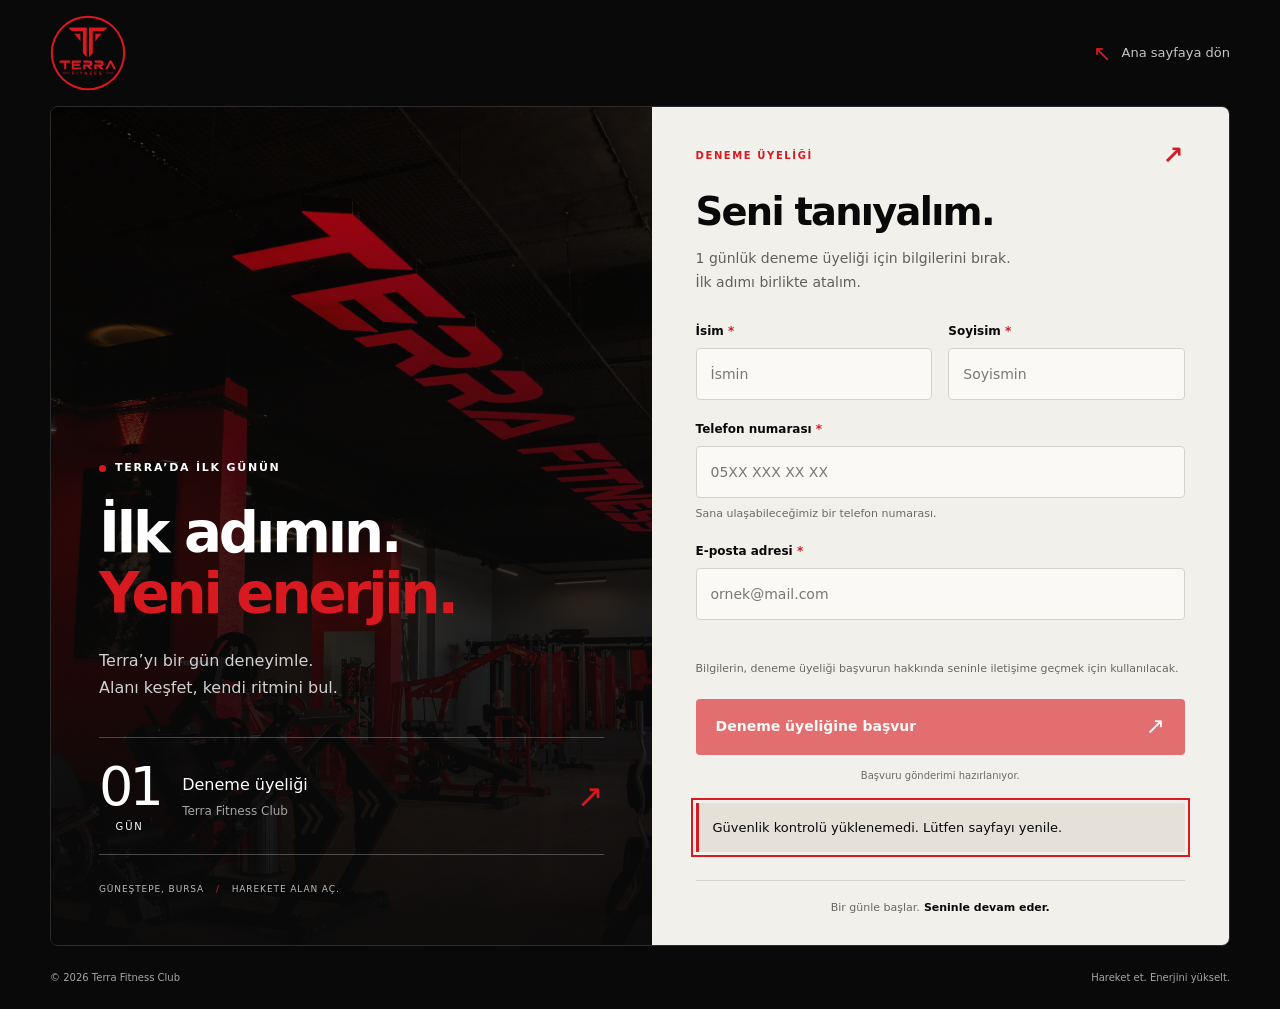
==== commit a5a08b89: "Connect trial membership form to Cloudflare email" ====
--- a/deneme.html
+++ b/deneme.html
@@ -7,8 +7,9 @@
   <meta name="description" content="Terra Fitness Club’ı 1 günlük deneme üyeliğiyle keşfet. Başvuru formunu doldur, ilk adımını at.">
   <title>1 Günlük Deneme Üyeliği | Terra Fitness Club</title>
   <link rel="icon" href="/assets/terra-logo.svg" type="image/svg+xml">
-  <link rel="stylesheet" href="/css/style.css?v=34">
-  <script src="/js/deneme.js?v=1" defer></script>
+  <link rel="stylesheet" href="/css/style.css?v=36">
+  <meta name="turnstile-sitekey" content="0x4AAAAAAFTCUwNLhEFiwk3p">
+  <script src="/js/deneme.js?v=3" defer></script>
 </head>
 <body class="trial-page">
   <a class="skip-link" href="#deneme-formu">Forma geç</a>
@@ -39,8 +40,7 @@
       <div class="trial-panel-top"><span>DENEME ÜYELİĞİ</span><span aria-hidden="true">↗</span></div>
       <h2 id="form-title">Seni tanıyalım.</h2>
       <p class="trial-description">1 günlük deneme üyeliği için bilgilerini bırak.<br>İlk adımı birlikte atalım.</p>
-      <!-- Tasarım önizlemesi: backend bağlanana kadar hiçbir bilgi gönderilmez. -->
-      <form class="trial-form" id="deneme-formu" tabindex="-1" aria-labelledby="form-title" aria-describedby="trial-preview" method="post">
+      <form class="trial-form" id="deneme-formu" tabindex="-1" aria-labelledby="form-title" aria-describedby="trial-data-note" method="post" action="/api/deneme">
         <div class="trial-name-row">
           <div class="trial-field">
             <label for="first-name">İsim <span aria-hidden="true">*</span></label>
@@ -60,11 +60,13 @@
           <label for="email">E-posta adresi <span aria-hidden="true">*</span></label>
           <input id="email" name="email" type="email" inputmode="email" autocomplete="email" placeholder="ornek@mail.com" required maxlength="254">
         </div>
-        <p class="trial-data-note">Bilgilerin, deneme üyeliği başvurun hakkında seninle iletişime geçmek için kullanılacak.</p>
+        <div class="trial-honeypot" aria-hidden="true"><label for="website">Web sitesi</label><input id="website" name="website" type="text" tabindex="-1" autocomplete="off"></div>
+        <div id="trial-security"></div>
+        <p class="trial-data-note" id="trial-data-note">Bilgilerin, deneme üyeliği başvurun hakkında seninle iletişime geçmek için kullanılacak.</p>
         <button class="trial-submit" type="submit" disabled><span>Deneme üyeliğine başvur</span><span aria-hidden="true">↗</span></button>
-        <p class="trial-preview" id="trial-preview">Tasarım önizlemesi · Başvuru gönderimi henüz açık değil.</p>
+        <p class="trial-preview" id="trial-preview">Başvuru gönderimi hazırlanıyor.</p>
         <p class="trial-status" id="trial-status" role="status" tabindex="-1" hidden></p>
-        <noscript><p class="trial-preview">Form önizlemesini denemek için JavaScript’i etkinleştir.</p></noscript>
+        <noscript><p class="trial-preview">Başvuru göndermek için JavaScript’i etkinleştir.</p></noscript>
       </form>
       <div class="trial-panel-bottom"><span>Bir günle başlar.</span><strong>Seninle devam eder.</strong></div>
     </section>
--- a/css/style.css
+++ b/css/style.css
@@ -1754,7 +1754,10 @@
 .trial-panel-top > span:last-child { font-size: 25px; line-height: 1; }
 .trial-panel h2 { margin: 0; font-size: clamp(30px, 3vw, 42px); font-weight: var(--heading-weight); line-height: 1.12; letter-spacing: -.045em; }
 .trial-description { margin: 14px 0 27px; color: #61605c; font-size: 14px; line-height: 1.7; }
-.trial-form { display: grid; gap: 20px; scroll-margin-top: 24px; }
+#trial-security { min-width: 0; }
+.trial-panel { min-width: 0; }
+.trial-honeypot { position: absolute; width: 1px; height: 1px; overflow: hidden; clip-path: inset(50%); }
+.trial-form { min-width: 0; display: grid; gap: 20px; scroll-margin-top: 24px; }
 .trial-name-row { display: grid; grid-template-columns: 1fr 1fr; gap: 16px; }
 .trial-field { display: grid; gap: 8px; min-width: 0; }
 .trial-field label { font-size: 12px; font-weight: 600; }
